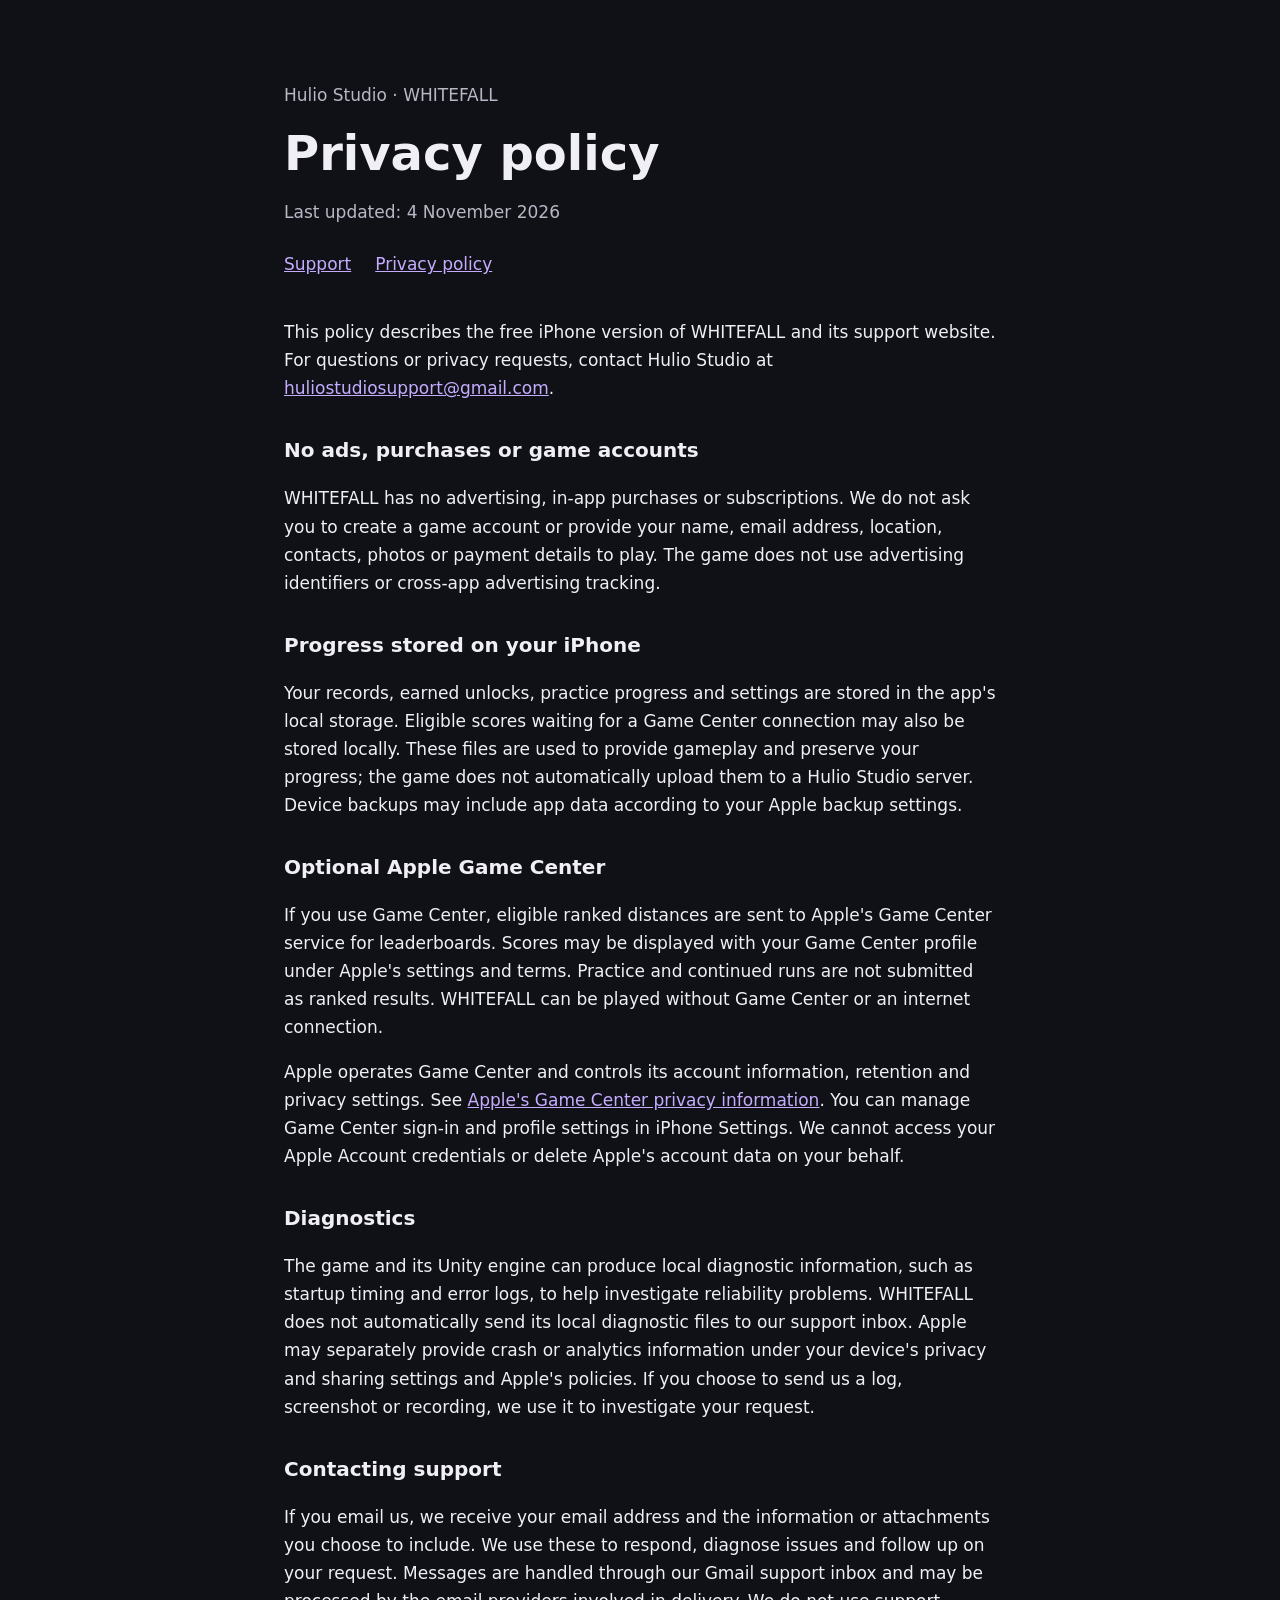
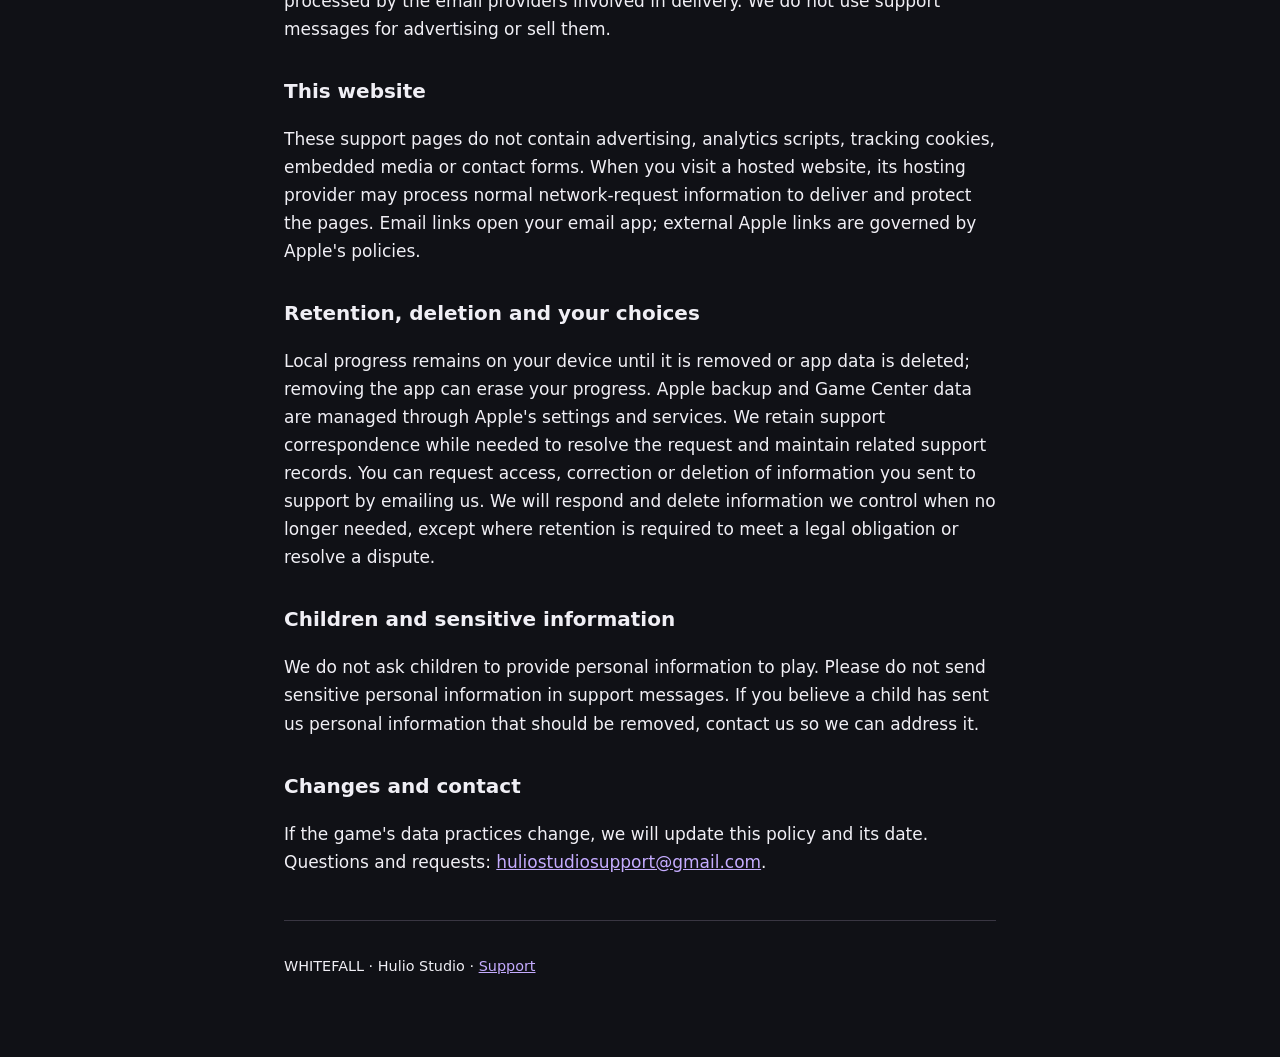
==== privacy.html @ 886d641a "Add WHITEFALL support and privacy pages" ====
<!doctype html>
<html lang="en">
<head>
  <meta charset="utf-8">
  <meta name="viewport" content="width=device-width, initial-scale=1">
  <meta name="description" content="Privacy policy for the free WHITEFALL game by Hulio Studio.">
  <title>WHITEFALL — Privacy Policy</title>
  <style>
    :root{color-scheme:dark}*{box-sizing:border-box}body{margin:0;background:#101116;color:#f0eff5;font:17px/1.65 system-ui,-apple-system,sans-serif}main{max-width:760px;margin:auto;padding:64px 24px}h1{font-size:clamp(2rem,7vw,3rem);line-height:1.15;margin:0 0 12px}h2{font-size:1.25rem;margin-top:32px}a{color:#c5acff}a:focus-visible{outline:3px solid #c5acff;outline-offset:4px}.muted{color:#b9b7c5}nav{display:flex;gap:24px;flex-wrap:wrap;margin:24px 0 40px}footer{border-top:1px solid #393642;margin-top:44px;padding-top:20px;font-size:.9rem}
  </style>
</head>
<body>
<main>
  <header><p class="muted">Hulio Studio · WHITEFALL</p><h1>Privacy policy</h1><p class="muted">Last updated: 4 November 2026</p></header>
  <nav aria-label="Site navigation"><a href="index.html">Support</a><a href="privacy.html" aria-current="page">Privacy policy</a></nav>
  <p>This policy describes the free iPhone version of WHITEFALL and its support website. For questions or privacy requests, contact Hulio Studio at <a href="mailto:huliostudiosupport@gmail.com">huliostudiosupport@gmail.com</a>.</p>
  <h2>No ads, purchases or game accounts</h2>
  <p>WHITEFALL has no advertising, in-app purchases or subscriptions. We do not ask you to create a game account or provide your name, email address, location, contacts, photos or payment details to play. The game does not use advertising identifiers or cross-app advertising tracking.</p>
  <h2>Progress stored on your iPhone</h2>
  <p>Your records, earned unlocks, practice progress and settings are stored in the app's local storage. Eligible scores waiting for a Game Center connection may also be stored locally. These files are used to provide gameplay and preserve your progress; the game does not automatically upload them to a Hulio Studio server. Device backups may include app data according to your Apple backup settings.</p>
  <h2>Optional Apple Game Center</h2>
  <p>If you use Game Center, eligible ranked distances are sent to Apple's Game Center service for leaderboards. Scores may be displayed with your Game Center profile under Apple's settings and terms. Practice and continued runs are not submitted as ranked results. WHITEFALL can be played without Game Center or an internet connection.</p>
  <p>Apple operates Game Center and controls its account information, retention and privacy settings. See <a href="https://www.apple.com/legal/privacy/data/en/game-center/">Apple's Game Center privacy information</a>. You can manage Game Center sign-in and profile settings in iPhone Settings. We cannot access your Apple Account credentials or delete Apple's account data on your behalf.</p>
  <h2>Diagnostics</h2>
  <p>The game and its Unity engine can produce local diagnostic information, such as startup timing and error logs, to help investigate reliability problems. WHITEFALL does not automatically send its local diagnostic files to our support inbox. Apple may separately provide crash or analytics information under your device's privacy and sharing settings and Apple's policies. If you choose to send us a log, screenshot or recording, we use it to investigate your request.</p>
  <h2>Contacting support</h2>
  <p>If you email us, we receive your email address and the information or attachments you choose to include. We use these to respond, diagnose issues and follow up on your request. Messages are handled through our Gmail support inbox and may be processed by the email providers involved in delivery. We do not use support messages for advertising or sell them.</p>
  <h2>This website</h2>
  <p>These support pages do not contain advertising, analytics scripts, tracking cookies, embedded media or contact forms. When you visit a hosted website, its hosting provider may process normal network-request information to deliver and protect the pages. Email links open your email app; external Apple links are governed by Apple's policies.</p>
  <h2>Retention, deletion and your choices</h2>
  <p>Local progress remains on your device until it is removed or app data is deleted; removing the app can erase your progress. Apple backup and Game Center data are managed through Apple's settings and services. We retain support correspondence while needed to resolve the request and maintain related support records. You can request access, correction or deletion of information you sent to support by emailing us. We will respond and delete information we control when no longer needed, except where retention is required to meet a legal obligation or resolve a dispute.</p>
  <h2>Children and sensitive information</h2>
  <p>We do not ask children to provide personal information to play. Please do not send sensitive personal information in support messages. If you believe a child has sent us personal information that should be removed, contact us so we can address it.</p>
  <h2>Changes and contact</h2>
  <p>If the game's data practices change, we will update this policy and its date. Questions and requests: <a href="mailto:huliostudiosupport@gmail.com">huliostudiosupport@gmail.com</a>.</p>
  <footer><p>WHITEFALL · Hulio Studio · <a href="index.html">Support</a></p></footer>
</main>
</body>
</html>
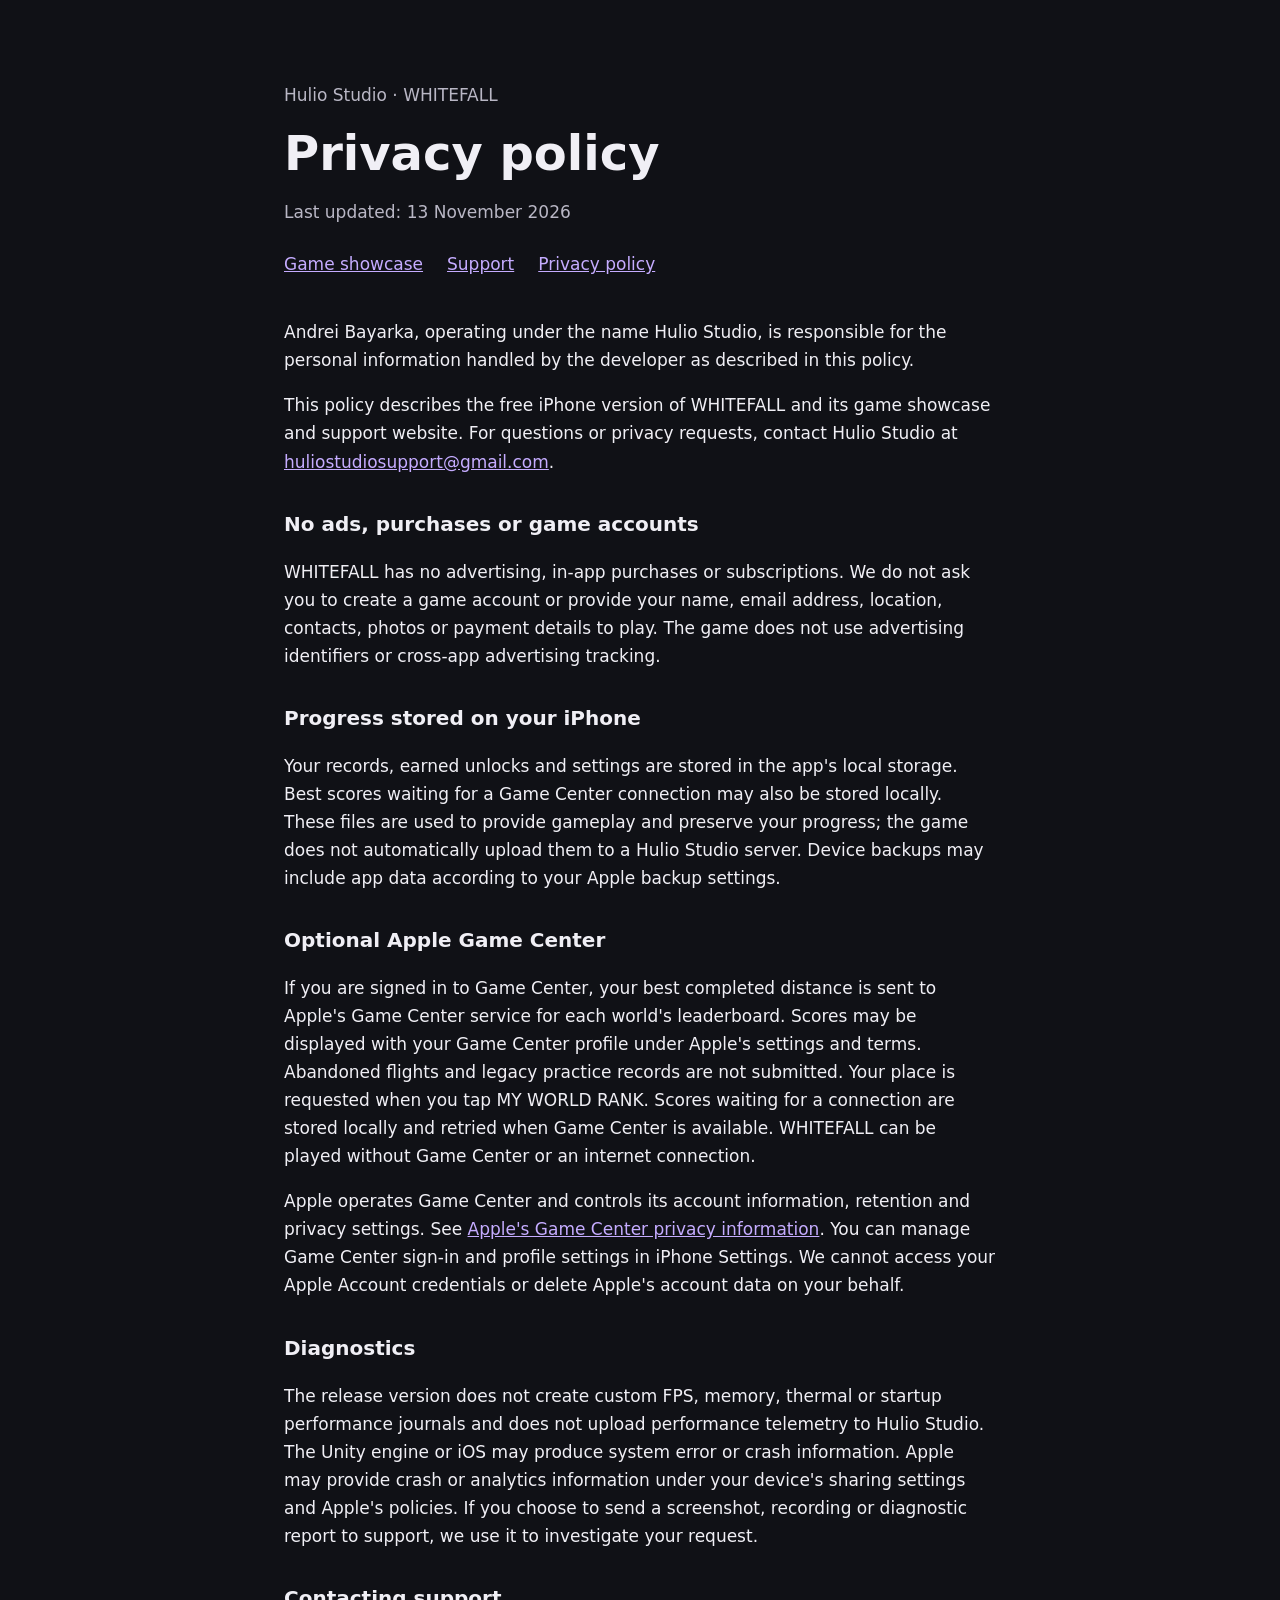
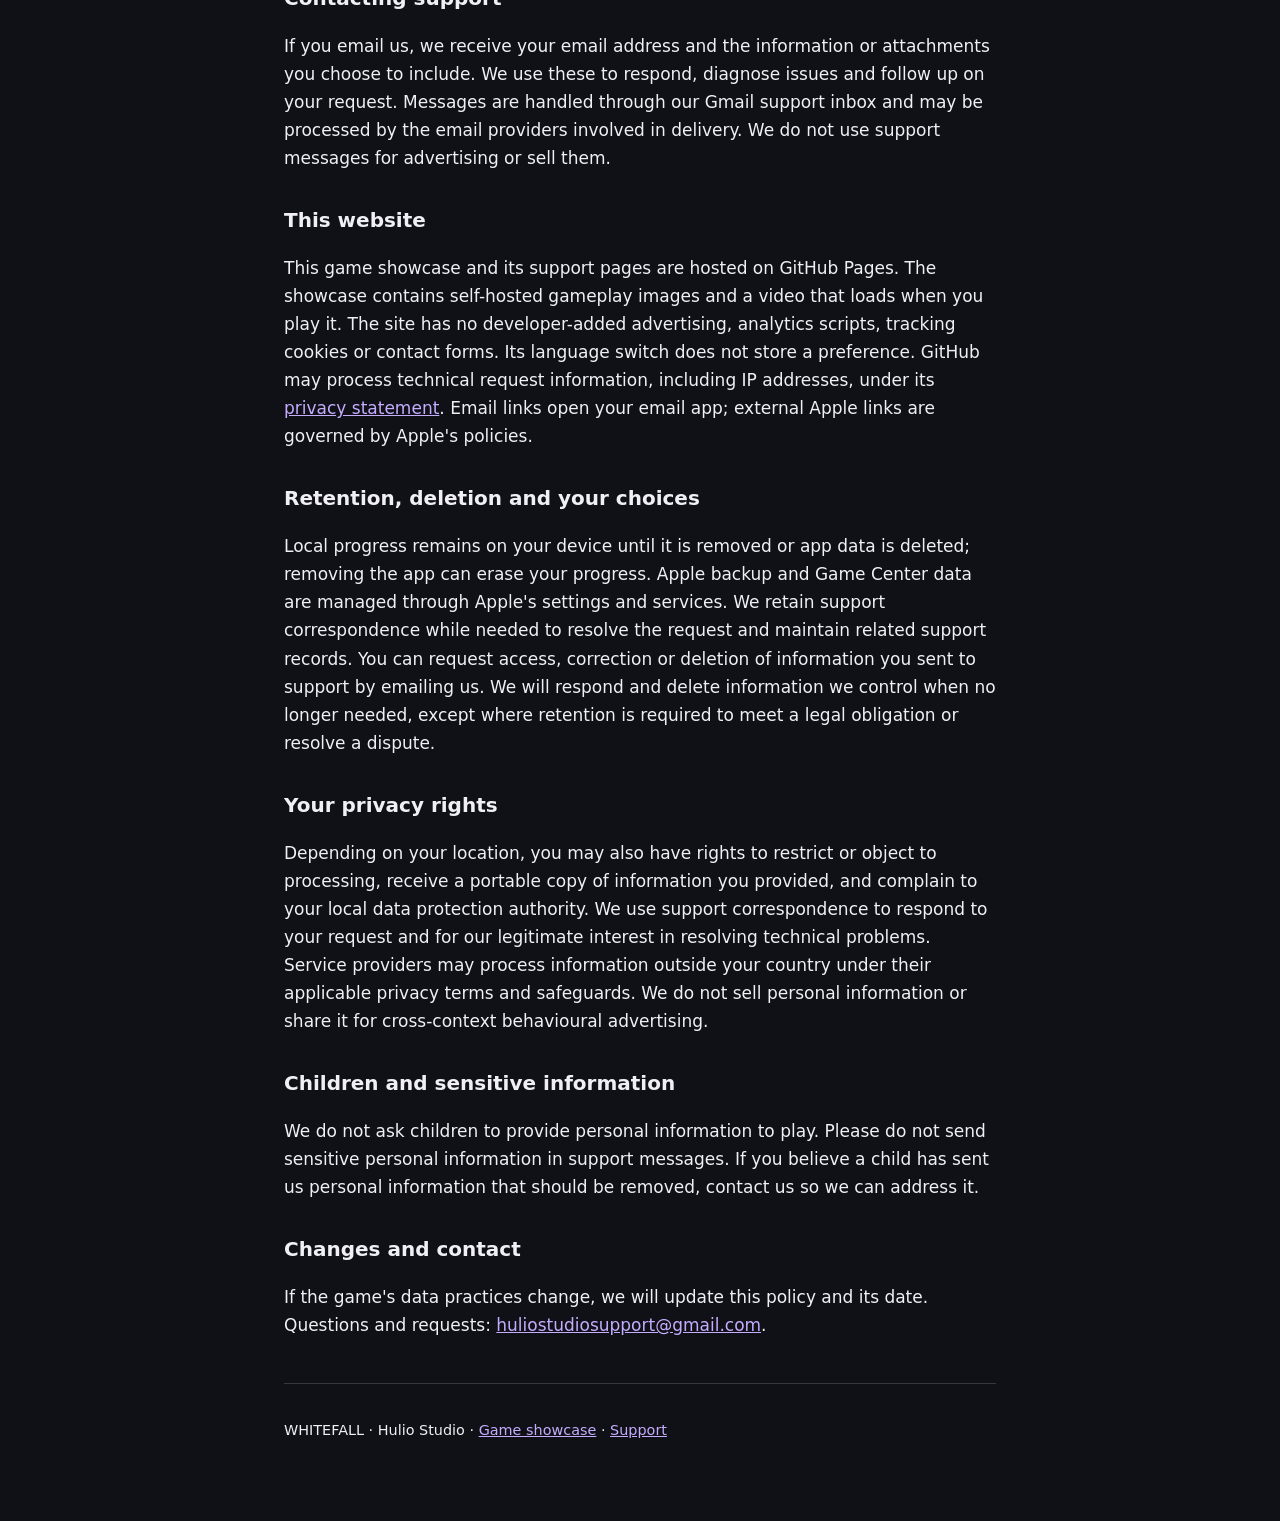
==== commit dbe938f4: "Build WHITEFALL gameplay showcase" ====
--- a/privacy.html
+++ b/privacy.html
@@ -11,29 +11,32 @@
 </head>
 <body>
 <main>
-  <header><p class="muted">Hulio Studio · WHITEFALL</p><h1>Privacy policy</h1><p class="muted">Last updated: 4 November 2026</p></header>
-  <nav aria-label="Site navigation"><a href="index.html">Support</a><a href="privacy.html" aria-current="page">Privacy policy</a></nav>
-  <p>This policy describes the free iPhone version of WHITEFALL and its support website. For questions or privacy requests, contact Hulio Studio at <a href="mailto:huliostudiosupport@gmail.com">huliostudiosupport@gmail.com</a>.</p>
+  <header><p class="muted">Hulio Studio · WHITEFALL</p><h1>Privacy policy</h1><p class="muted">Last updated: 13 November 2026</p></header>
+  <nav aria-label="Site navigation"><a href="index.html">Game showcase</a><a href="support.html">Support</a><a href="privacy.html" aria-current="page">Privacy policy</a></nav>
+  <p>Andrei Bayarka, operating under the name Hulio Studio, is responsible for the personal information handled by the developer as described in this policy.</p>
+  <p>This policy describes the free iPhone version of WHITEFALL and its game showcase and support website. For questions or privacy requests, contact Hulio Studio at <a href="mailto:huliostudiosupport@gmail.com">huliostudiosupport@gmail.com</a>.</p>
   <h2>No ads, purchases or game accounts</h2>
   <p>WHITEFALL has no advertising, in-app purchases or subscriptions. We do not ask you to create a game account or provide your name, email address, location, contacts, photos or payment details to play. The game does not use advertising identifiers or cross-app advertising tracking.</p>
   <h2>Progress stored on your iPhone</h2>
-  <p>Your records, earned unlocks, practice progress and settings are stored in the app's local storage. Eligible scores waiting for a Game Center connection may also be stored locally. These files are used to provide gameplay and preserve your progress; the game does not automatically upload them to a Hulio Studio server. Device backups may include app data according to your Apple backup settings.</p>
+  <p>Your records, earned unlocks and settings are stored in the app's local storage. Best scores waiting for a Game Center connection may also be stored locally. These files are used to provide gameplay and preserve your progress; the game does not automatically upload them to a Hulio Studio server. Device backups may include app data according to your Apple backup settings.</p>
   <h2>Optional Apple Game Center</h2>
-  <p>If you use Game Center, eligible ranked distances are sent to Apple's Game Center service for leaderboards. Scores may be displayed with your Game Center profile under Apple's settings and terms. Practice and continued runs are not submitted as ranked results. WHITEFALL can be played without Game Center or an internet connection.</p>
+  <p>If you are signed in to Game Center, your best completed distance is sent to Apple's Game Center service for each world's leaderboard. Scores may be displayed with your Game Center profile under Apple's settings and terms. Abandoned flights and legacy practice records are not submitted. Your place is requested when you tap MY WORLD RANK. Scores waiting for a connection are stored locally and retried when Game Center is available. WHITEFALL can be played without Game Center or an internet connection.</p>
   <p>Apple operates Game Center and controls its account information, retention and privacy settings. See <a href="https://www.apple.com/legal/privacy/data/en/game-center/">Apple's Game Center privacy information</a>. You can manage Game Center sign-in and profile settings in iPhone Settings. We cannot access your Apple Account credentials or delete Apple's account data on your behalf.</p>
   <h2>Diagnostics</h2>
-  <p>The game and its Unity engine can produce local diagnostic information, such as startup timing and error logs, to help investigate reliability problems. WHITEFALL does not automatically send its local diagnostic files to our support inbox. Apple may separately provide crash or analytics information under your device's privacy and sharing settings and Apple's policies. If you choose to send us a log, screenshot or recording, we use it to investigate your request.</p>
+  <p>The release version does not create custom FPS, memory, thermal or startup performance journals and does not upload performance telemetry to Hulio Studio. The Unity engine or iOS may produce system error or crash information. Apple may provide crash or analytics information under your device's sharing settings and Apple's policies. If you choose to send a screenshot, recording or diagnostic report to support, we use it to investigate your request.</p>
   <h2>Contacting support</h2>
   <p>If you email us, we receive your email address and the information or attachments you choose to include. We use these to respond, diagnose issues and follow up on your request. Messages are handled through our Gmail support inbox and may be processed by the email providers involved in delivery. We do not use support messages for advertising or sell them.</p>
   <h2>This website</h2>
-  <p>These support pages do not contain advertising, analytics scripts, tracking cookies, embedded media or contact forms. When you visit a hosted website, its hosting provider may process normal network-request information to deliver and protect the pages. Email links open your email app; external Apple links are governed by Apple's policies.</p>
+  <p>This game showcase and its support pages are hosted on GitHub Pages. The showcase contains self-hosted gameplay images and a video that loads when you play it. The site has no developer-added advertising, analytics scripts, tracking cookies or contact forms. Its language switch does not store a preference. GitHub may process technical request information, including IP addresses, under its <a href="https://docs.github.com/en/site-policy/privacy-policies/github-general-privacy-statement">privacy statement</a>. Email links open your email app; external Apple links are governed by Apple's policies.</p>
   <h2>Retention, deletion and your choices</h2>
   <p>Local progress remains on your device until it is removed or app data is deleted; removing the app can erase your progress. Apple backup and Game Center data are managed through Apple's settings and services. We retain support correspondence while needed to resolve the request and maintain related support records. You can request access, correction or deletion of information you sent to support by emailing us. We will respond and delete information we control when no longer needed, except where retention is required to meet a legal obligation or resolve a dispute.</p>
+  <h2>Your privacy rights</h2>
+  <p>Depending on your location, you may also have rights to restrict or object to processing, receive a portable copy of information you provided, and complain to your local data protection authority. We use support correspondence to respond to your request and for our legitimate interest in resolving technical problems. Service providers may process information outside your country under their applicable privacy terms and safeguards. We do not sell personal information or share it for cross-context behavioural advertising.</p>
   <h2>Children and sensitive information</h2>
   <p>We do not ask children to provide personal information to play. Please do not send sensitive personal information in support messages. If you believe a child has sent us personal information that should be removed, contact us so we can address it.</p>
   <h2>Changes and contact</h2>
   <p>If the game's data practices change, we will update this policy and its date. Questions and requests: <a href="mailto:huliostudiosupport@gmail.com">huliostudiosupport@gmail.com</a>.</p>
-  <footer><p>WHITEFALL · Hulio Studio · <a href="index.html">Support</a></p></footer>
+  <footer><p>WHITEFALL · Hulio Studio · <a href="index.html">Game showcase</a> · <a href="support.html">Support</a></p></footer>
 </main>
 </body>
 </html>
